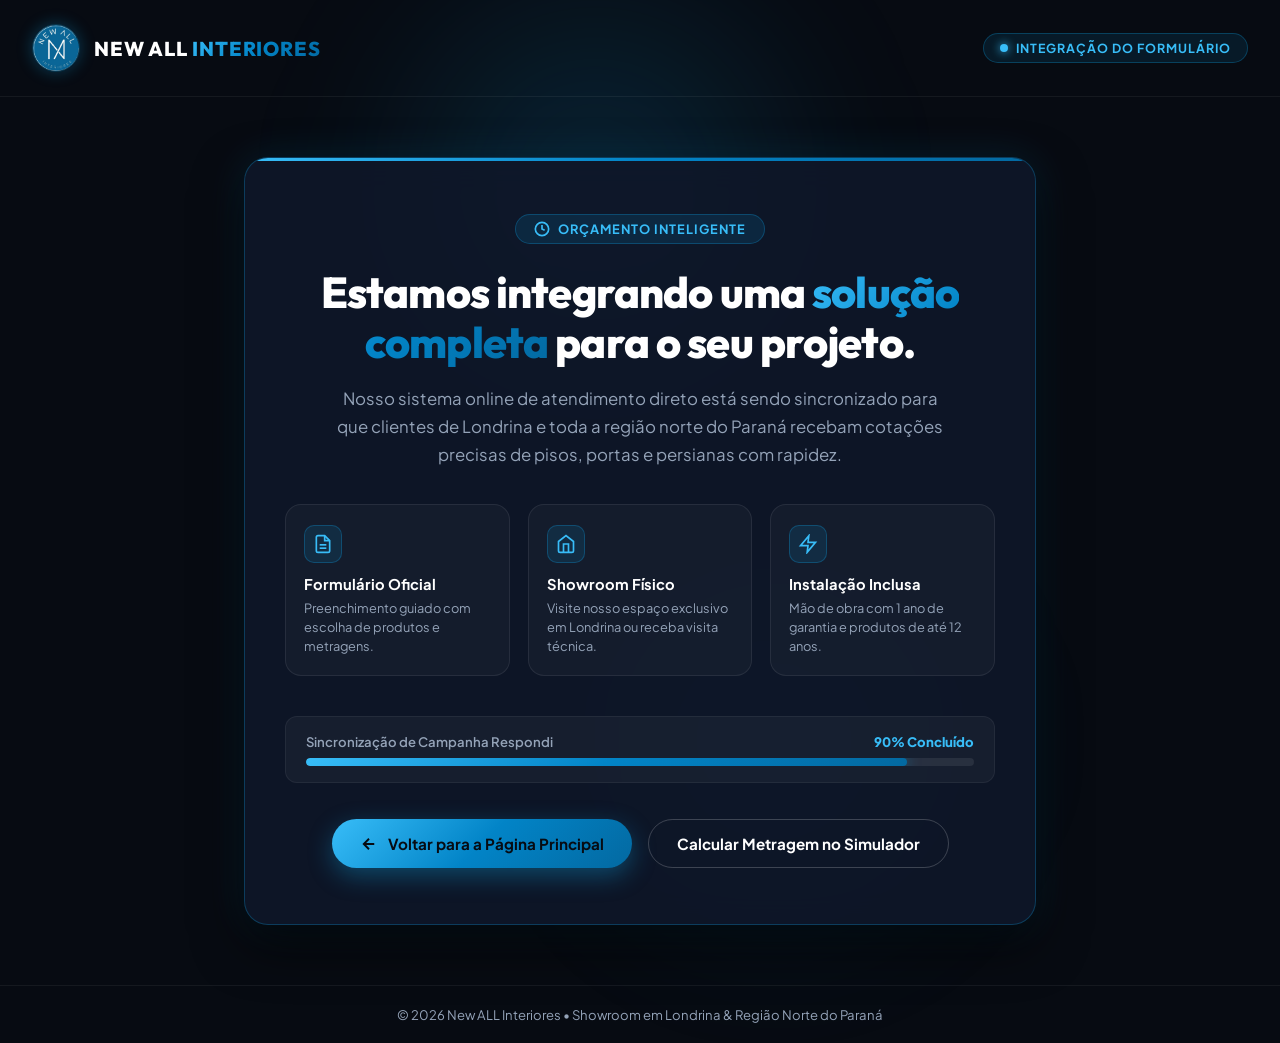
==== em-construcao.html @ d66ea77f "Initial commit: New ALL landing page, multi-solution scope simulator, em-construcao page, showroom s" ====
<!DOCTYPE html>
<html lang="pt-BR">
<head>
  <meta charset="UTF-8">
  <meta name="viewport" content="width=device-width, initial-scale=1.0">
  <title>Sistema de Orçamentos Online | New ALL Interiores</title>
  <meta name="description" content="Nossa plataforma inteligente de orçamentos online está sendo integrada para atender Londrina e região norte do Paraná.">
  <meta name="robots" content="noindex, follow">

  <link rel="preconnect" href="https://fonts.googleapis.com">
  <link rel="preconnect" href="https://fonts.gstatic.com" crossorigin>
  <link href="https://fonts.googleapis.com/css2?family=Outfit:wght@600;700;800;900&family=Plus+Jakarta+Sans:wght@400;500;600;700;800&display=swap" rel="stylesheet">

  <style>
    :root {
      --bg-dark: #070B12;
      --bg-card: rgba(15, 23, 42, 0.88);
      --cyan-primary: #0EA5E9;
      --cyan-light: #38BDF8;
      --cyan-gradient: linear-gradient(135deg, #38BDF8 0%, #0284C7 50%, #0369A1 100%);
      --text-main: #FFFFFF;
      --text-muted: #94A3B8;
      --border-cyan: rgba(14, 165, 233, 0.28);
      --radius-xl: 24px;
      --font-title: 'Outfit', sans-serif;
      --font-body: 'Plus Jakarta Sans', sans-serif;
    }

    * {
      box-sizing: border-box;
      margin: 0;
      padding: 0;
    }

    body {
      background-color: var(--bg-dark);
      color: var(--text-main);
      font-family: var(--font-body);
      min-height: 100vh;
      display: flex;
      flex-direction: column;
      justify-content: space-between;
      overflow-x: hidden;
      position: relative;
    }

    /* Iluminação Ambiente Safira & Ciano */
    .bg-lights {
      position: fixed;
      top: 0;
      left: 0;
      width: 100vw;
      height: 100vh;
      pointer-events: none;
      z-index: 0;
    }

    .orb-1 {
      position: absolute;
      top: -10%;
      left: 25%;
      width: 550px;
      height: 550px;
      background: radial-gradient(circle, rgba(14, 165, 233, 0.18) 0%, transparent 70%);
      filter: blur(60px);
      animation: floatSlow 12s ease-in-out infinite alternate;
    }

    .orb-2 {
      position: absolute;
      bottom: -10%;
      right: 20%;
      width: 500px;
      height: 500px;
      background: radial-gradient(circle, rgba(2, 132, 199, 0.15) 0%, transparent 70%);
      filter: blur(60px);
      animation: floatSlow 16s ease-in-out infinite alternate-reverse;
    }

    @keyframes floatSlow {
      0% { transform: translate(0, 0) scale(1); }
      100% { transform: translate(30px, -25px) scale(1.08); }
    }

    .header {
      position: relative;
      z-index: 10;
      padding: 24px 32px;
      display: flex;
      justify-content: space-between;
      align-items: center;
      border-bottom: 1px solid rgba(255, 255, 255, 0.06);
    }

    .header-logo-wrap {
      display: flex;
      align-items: center;
      gap: 14px;
      text-decoration: none;
    }

    .header-logo-img {
      width: 48px;
      height: 48px;
      border-radius: 50%;
      border: 1.5px solid var(--border-cyan);
      box-shadow: 0 0 16px rgba(14, 165, 233, 0.3);
    }

    .header-brand-title {
      font-family: var(--font-title);
      font-weight: 800;
      font-size: 1.25rem;
      letter-spacing: 0.04em;
      color: #FFFFFF;
    }

    .header-brand-title span {
      background: var(--cyan-gradient);
      -webkit-background-clip: text;
      -webkit-text-fill-color: transparent;
    }

    .header-badge {
      font-size: 0.78rem;
      font-weight: 700;
      letter-spacing: 0.08em;
      color: var(--cyan-light);
      background: rgba(14, 165, 233, 0.1);
      border: 1px solid var(--border-cyan);
      padding: 6px 16px;
      border-radius: 100px;
      display: inline-flex;
      align-items: center;
      gap: 8px;
    }

    .status-dot-blue {
      width: 8px;
      height: 8px;
      border-radius: 50%;
      background: #38BDF8;
      box-shadow: 0 0 10px #38BDF8;
      animation: pulseBlue 1.8s infinite;
    }

    @keyframes pulseBlue {
      0%, 100% { opacity: 1; transform: scale(1); }
      50% { opacity: 0.35; transform: scale(0.85); }
    }

    .main-container {
      position: relative;
      z-index: 10;
      max-width: 840px;
      margin: auto;
      padding: 60px 24px;
      text-align: center;
    }

    .card-construction {
      background: var(--bg-card);
      backdrop-filter: blur(16px);
      border: 1px solid var(--border-cyan);
      border-radius: var(--radius-xl);
      padding: 56px 40px;
      box-shadow: 0 20px 50px rgba(0, 0, 0, 0.65), 0 0 40px rgba(14, 165, 233, 0.15);
      position: relative;
      overflow: hidden;
    }

    .top-shine-blue {
      position: absolute;
      top: 0;
      left: 0;
      width: 100%;
      height: 3px;
      background: var(--cyan-gradient);
    }

    .badge-pill-cyan {
      display: inline-flex;
      align-items: center;
      gap: 8px;
      background: rgba(14, 165, 233, 0.12);
      border: 1px solid var(--border-cyan);
      color: var(--cyan-light);
      font-size: 0.8rem;
      font-weight: 700;
      padding: 6px 18px;
      border-radius: 100px;
      text-transform: uppercase;
      letter-spacing: 0.08em;
      margin-bottom: 24px;
    }

    .construction-title {
      font-family: var(--font-title);
      font-size: 2.7rem;
      font-weight: 800;
      line-height: 1.15;
      margin-bottom: 18px;
      letter-spacing: -0.02em;
    }

    .construction-title span {
      background: var(--cyan-gradient);
      -webkit-background-clip: text;
      -webkit-text-fill-color: transparent;
    }

    .construction-desc {
      font-size: 1.05rem;
      color: var(--text-muted);
      line-height: 1.65;
      max-width: 620px;
      margin: 0 auto 36px;
    }

    .steps-grid {
      display: grid;
      grid-template-columns: repeat(3, 1fr);
      gap: 18px;
      margin-bottom: 40px;
      text-align: left;
    }

    .step-card {
      background: rgba(255, 255, 255, 0.03);
      border: 1px solid rgba(255, 255, 255, 0.08);
      border-radius: 16px;
      padding: 20px 18px;
      transition: border-color 0.3s ease;
    }

    .step-card:hover {
      border-color: var(--border-cyan);
    }

    .step-icon-circle {
      width: 38px;
      height: 38px;
      border-radius: 10px;
      background: rgba(14, 165, 233, 0.12);
      border: 1px solid var(--border-cyan);
      display: flex;
      align-items: center;
      justify-content: center;
      color: var(--cyan-light);
      margin-bottom: 12px;
    }

    .step-name {
      font-size: 0.92rem;
      font-weight: 700;
      color: #FFFFFF;
      margin-bottom: 6px;
    }

    .step-txt {
      font-size: 0.8rem;
      color: var(--text-muted);
      line-height: 1.45;
    }

    .progress-box {
      background: rgba(255, 255, 255, 0.04);
      border: 1px solid rgba(255, 255, 255, 0.06);
      border-radius: 12px;
      padding: 16px 20px;
      margin-bottom: 36px;
      display: flex;
      flex-direction: column;
      gap: 8px;
    }

    .progress-header {
      display: flex;
      justify-content: space-between;
      font-size: 0.82rem;
      font-weight: 600;
    }

    .progress-header span:first-child { color: var(--text-muted); }
    .progress-header span:last-child { color: var(--cyan-light); font-weight: 800; }

    .progress-bar-bg {
      width: 100%;
      height: 8px;
      background: rgba(255, 255, 255, 0.08);
      border-radius: 100px;
      overflow: hidden;
    }

    .progress-bar-fill {
      width: 90%;
      height: 100%;
      background: var(--cyan-gradient);
      border-radius: 100px;
      box-shadow: 0 0 14px rgba(14, 165, 233, 0.6);
    }

    .actions-wrap {
      display: flex;
      justify-content: center;
      gap: 16px;
      flex-wrap: wrap;
    }

    .btn {
      display: inline-flex;
      align-items: center;
      justify-content: center;
      gap: 10px;
      padding: 14px 28px;
      border-radius: 100px;
      font-family: var(--font-body);
      font-size: 0.95rem;
      font-weight: 700;
      text-decoration: none;
      cursor: pointer;
      transition: all 0.3s ease;
    }

    .btn-cyan {
      background: var(--cyan-gradient);
      color: #070B12;
      border: none;
      box-shadow: 0 8px 24px rgba(14, 165, 233, 0.35);
    }

    .btn-cyan:hover {
      transform: translateY(-2px);
      box-shadow: 0 12px 30px rgba(14, 165, 233, 0.55);
      color: #000;
    }

    .btn-outline {
      background: transparent;
      color: #FFFFFF;
      border: 1px solid rgba(255, 255, 255, 0.2);
    }

    .btn-outline:hover {
      border-color: var(--cyan-light);
      color: var(--cyan-light);
      background: rgba(14, 165, 233, 0.08);
    }

    .footer {
      position: relative;
      z-index: 10;
      border-top: 1px solid rgba(255, 255, 255, 0.06);
      padding: 20px 24px;
      text-align: center;
      font-size: 0.82rem;
      color: var(--text-muted);
    }

    @media (max-width: 768px) {
      .construction-title { font-size: 2.1rem; }
      .steps-grid { grid-template-columns: 1fr; }
      .card-construction { padding: 40px 20px; }
      .actions-wrap { flex-direction: column; width: 100%; }
      .btn { width: 100%; }
      .header { flex-direction: column; gap: 14px; text-align: center; }
    }
  </style>
</head>
<body>

  <div class="bg-lights">
    <div class="orb-1"></div>
    <div class="orb-2"></div>
  </div>

  <header class="header">
    <a href="index.html" class="header-logo-wrap">
      <img src="images/IMG-20260908-WA0001.jpg" alt="Logo New ALL Interiores" class="header-logo-img">
      <span class="header-brand-title">NEW ALL <span>INTERIORES</span></span>
    </a>
    <div class="header-badge">
      <span class="status-dot-blue"></span>
      <span>INTEGRAÇÃO DO FORMULÁRIO</span>
    </div>
  </header>

  <main class="main-container">
    <div class="card-construction">
      <div class="top-shine-blue"></div>

      <div class="badge-pill-cyan">
        <svg width="16" height="16" viewBox="0 0 24 24" fill="none" stroke="currentColor" stroke-width="2.5"><circle cx="12" cy="12" r="10"/><polyline points="12 6 12 12 16 14"/></svg>
        Orçamento Inteligente
      </div>

      <h1 class="construction-title">
        Estamos integrando uma <span>solução completa</span> para o seu projeto.
      </h1>

      <p class="construction-desc">
        Nosso sistema online de atendimento direto está sendo sincronizado para que clientes de Londrina e toda a região norte do Paraná recebam cotações precisas de pisos, portas e persianas com rapidez.
      </p>

      <div class="steps-grid">
        <div class="step-card">
          <div class="step-icon-circle">
            <svg width="20" height="20" viewBox="0 0 24 24" fill="none" stroke="currentColor" stroke-width="2"><path d="M14 2H6a2 2 0 0 0-2 2v16a2 2 0 0 0 2 2h12a2 2 0 0 0 2-2V8z"/><polyline points="14 2 14 8 20 8"/><line x1="16" y1="13" x2="8" y2="13"/><line x1="16" y1="17" x2="8" y2="17"/></svg>
          </div>
          <div class="step-name">Formulário Oficial</div>
          <div class="step-txt">Preenchimento guiado com escolha de produtos e metragens.</div>
        </div>

        <div class="step-card">
          <div class="step-icon-circle">
            <svg width="20" height="20" viewBox="0 0 24 24" fill="none" stroke="currentColor" stroke-width="2"><path d="M3 9l9-7 9 7v11a2 2 0 0 1-2 2H5a2 2 0 0 1-2-2z"/><polyline points="9 22 9 12 15 12 15 22"/></svg>
          </div>
          <div class="step-name">Showroom Físico</div>
          <div class="step-txt">Visite nosso espaço exclusivo em Londrina ou receba visita técnica.</div>
        </div>

        <div class="step-card">
          <div class="step-icon-circle">
            <svg width="20" height="20" viewBox="0 0 24 24" fill="none" stroke="currentColor" stroke-width="2"><polygon points="13 2 3 14 12 14 11 22 21 10 12 10 13 2"/></svg>
          </div>
          <div class="step-name">Instalação Inclusa</div>
          <div class="step-txt">Mão de obra com 1 ano de garantia e produtos de até 12 anos.</div>
        </div>
      </div>

      <div class="progress-box">
        <div class="progress-header">
          <span>Sincronização de Campanha Respondi</span>
          <span>90% Concluído</span>
        </div>
        <div class="progress-bar-bg">
          <div class="progress-bar-fill"></div>
        </div>
      </div>

      <div class="actions-wrap">
        <a href="index.html" class="btn btn-cyan">
          <svg width="18" height="18" viewBox="0 0 24 24" fill="none" stroke="currentColor" stroke-width="2.5"><path d="M19 12H5M12 19l-7-7 7-7"/></svg>
          Voltar para a Página Principal
        </a>
        <a href="index.html#simulador" class="btn btn-outline">
          Calcular Metragem no Simulador
        </a>
      </div>

    </div>
  </main>

  <footer class="footer">
    <p>© 2026 New ALL Interiores • Showroom em Londrina & Região Norte do Paraná</p>
  </footer>

</body>
</html>
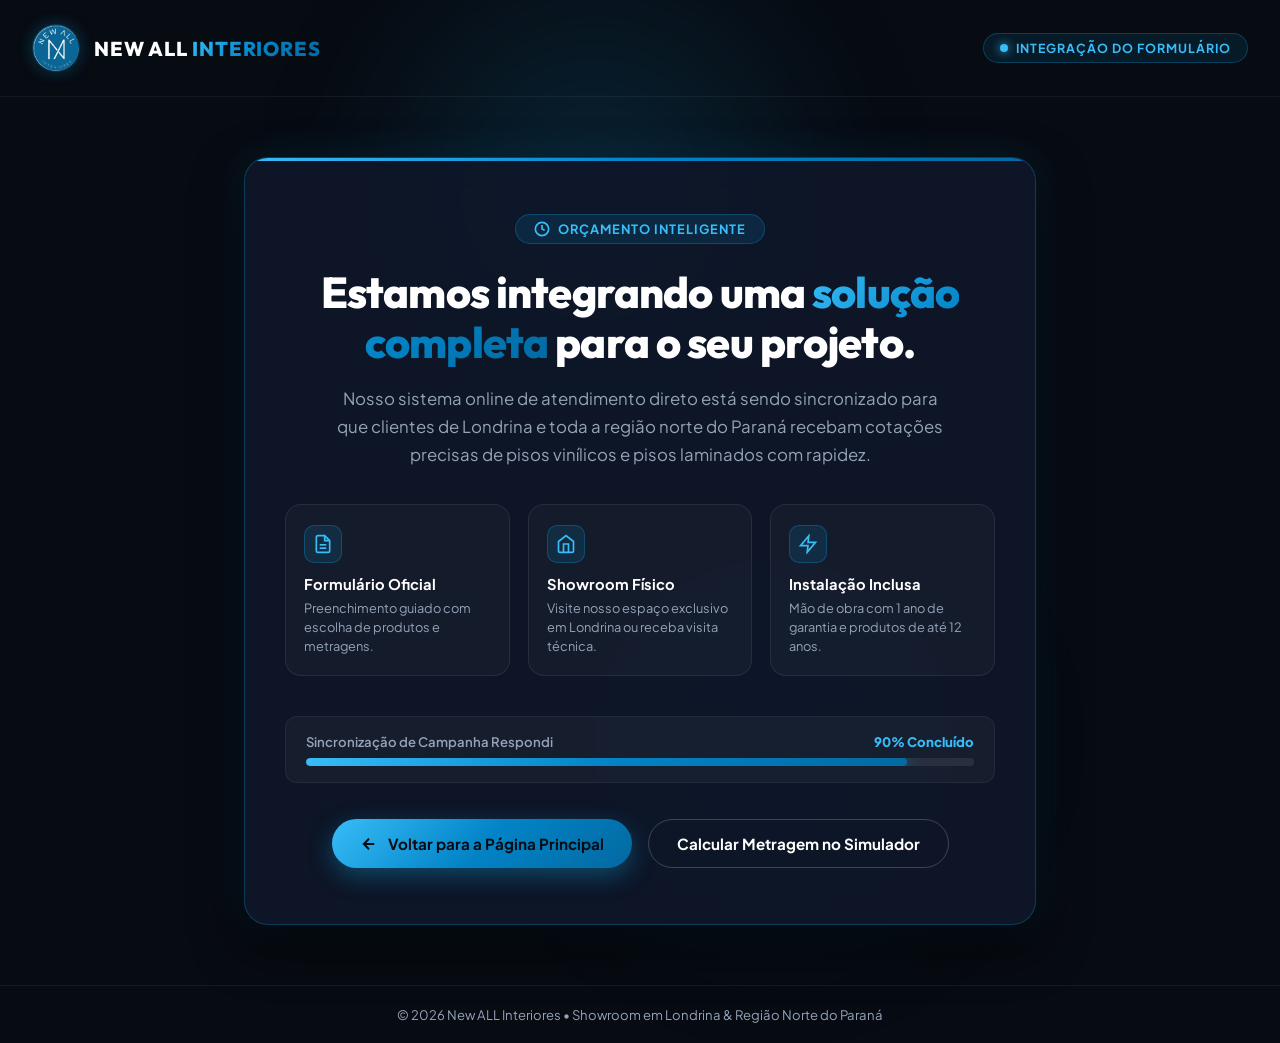
==== commit 1ead7d21: "Refactor: foco total em pisos vinílicos e laminados, pacotes completos com materiais e instalação in" ====
--- a/em-construcao.html
+++ b/em-construcao.html
@@ -399,7 +399,7 @@
       </h1>
 
       <p class="construction-desc">
-        Nosso sistema online de atendimento direto está sendo sincronizado para que clientes de Londrina e toda a região norte do Paraná recebam cotações precisas de pisos, portas e persianas com rapidez.
+        Nosso sistema online de atendimento direto está sendo sincronizado para que clientes de Londrina e toda a região norte do Paraná recebam cotações precisas de pisos vinílicos e pisos laminados com rapidez.
       </p>
 
       <div class="steps-grid">
